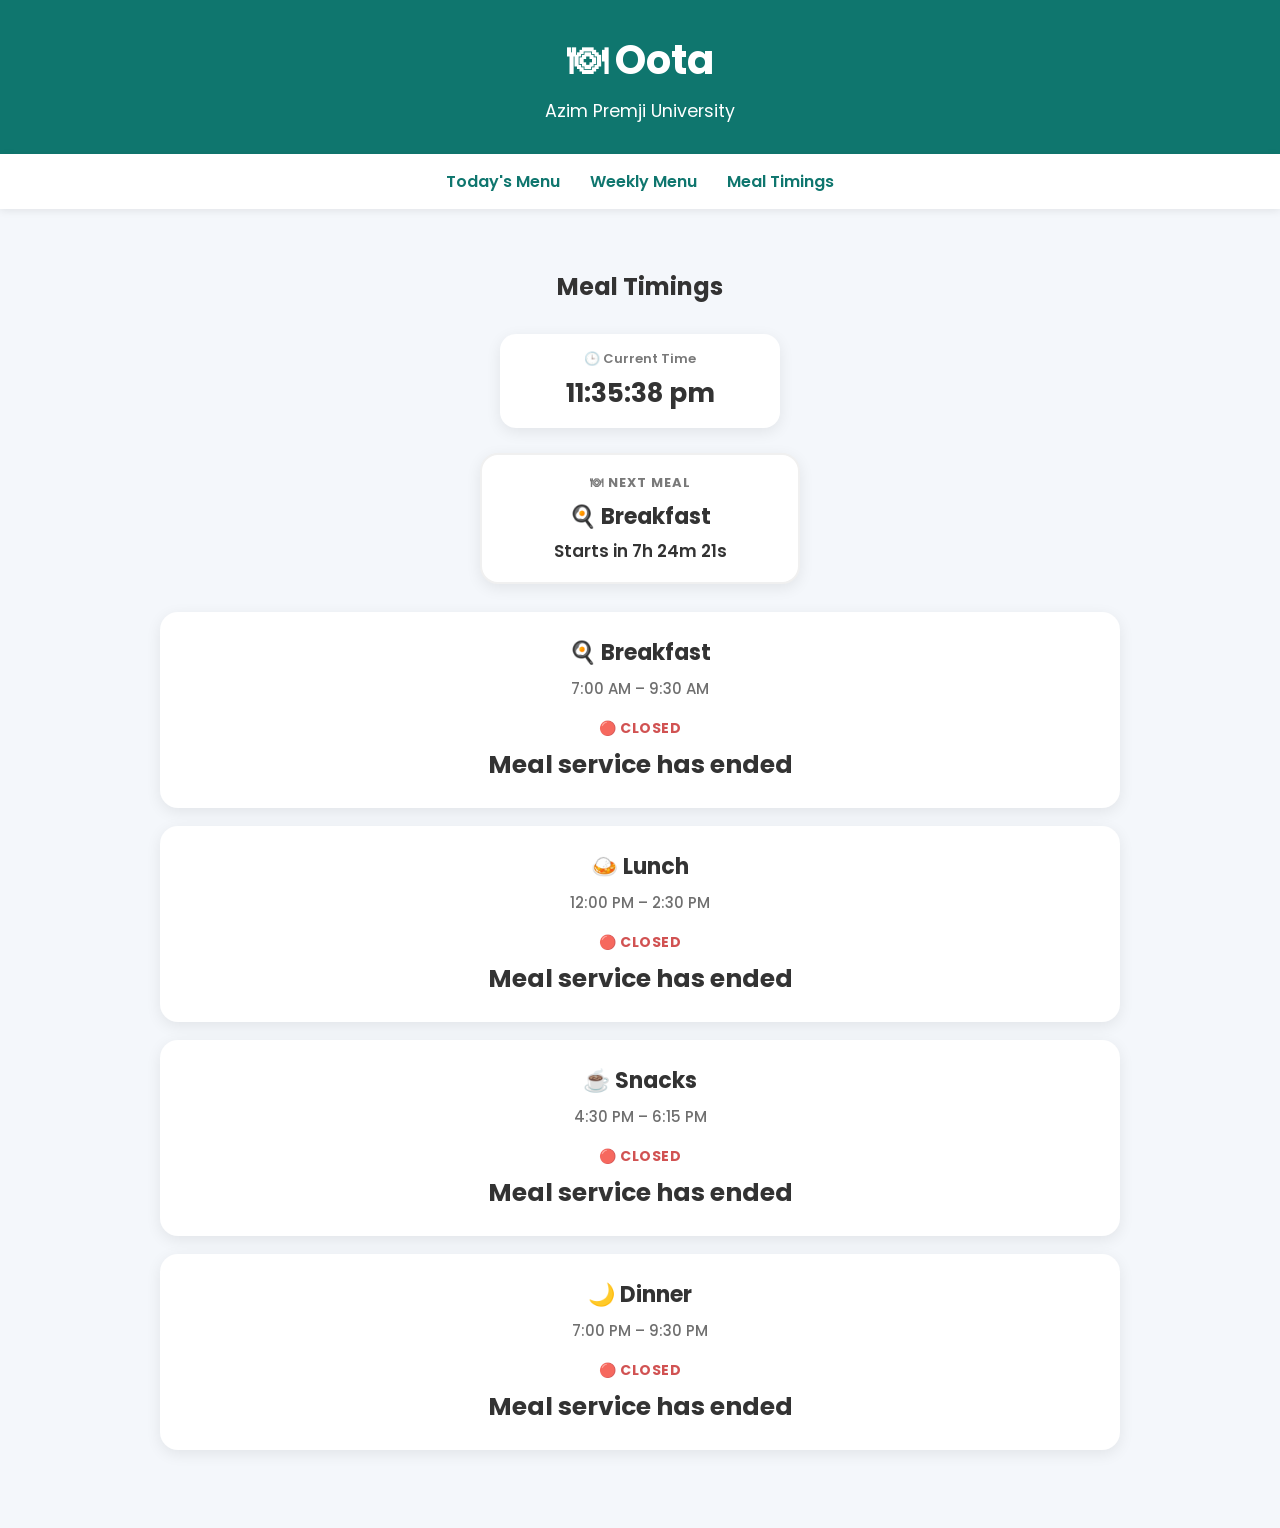
==== timings.html @ e63a4d24 "Add meal timings and live countdown" ====
<!DOCTYPE html>
<html lang="en">
<head>
    <meta charset="UTF-8">
    <meta name="viewport" content="width=device-width, initial-scale=1.0">

    <title>Meal Timings | Oota</title>

    <link rel="stylesheet" href="css/style.css">

    <link href="https://fonts.googleapis.com/css2?family=Poppins:wght@300;400;500;600;700&display=swap" rel="stylesheet">
</head>

<body>

<header>
    <h1>🍽 Oota</h1>
    <p>Azim Premji University</p>
</header>

<nav>
    <a href="index.html">Today's Menu</a>
    <a href="weekly.html">Weekly Menu</a>
    <a href="timings.html">Meal Timings</a>
</nav>

<section class="today">

    <h2>Meal Timings</h2>
<div class="current-time-box">
        <span>🕒 Current Time</span>
        <strong id="currentTime">Loading...</strong>
    </div>
<div class="next-meal-box">
    <span>🍽 NEXT MEAL</span>
    <strong id="nextMealName">Loading...</strong>
    <p id="nextMealCountdown">Calculating...</p>
</div>
    <div class="timing-card" data-start="07:00" data-end="09:30">
        <h3>🍳 Breakfast</h3>
        <p class="meal-time">7:00 AM – 9:30 AM</p>
        <div class="meal-status"></div>
    </div>

    <div class="timing-card" data-start="12:00" data-end="14:30">
        <h3>🍛 Lunch</h3>
        <p class="meal-time">12:00 PM – 2:30 PM</p>
        <div class="meal-status"></div>
    </div>

    <div class="timing-card" data-start="16:30" data-end="18:15">
        <h3>☕ Snacks</h3>
        <p class="meal-time">4:30 PM – 6:15 PM</p>
        <div class="meal-status"></div>
    </div>

    <div class="timing-card" data-start="19:00" data-end="21:30">
        <h3>🌙 Dinner</h3>
        <p class="meal-time">7:00 PM – 9:30 PM</p>
        <div class="meal-status"></div>
    </div>

</section>

<script>
function getTimeToday(timeString) {
    const [hours, minutes] = timeString.split(":").map(Number);

    const time = new Date();
    time.setHours(hours, minutes, 0, 0);

    return time;
}

function formatRemaining(milliseconds) {
    if (milliseconds <= 0) return "0 min";

    const totalSeconds = Math.floor(milliseconds / 1000);
    const hours = Math.floor(totalSeconds / 3600);
    const minutes = Math.floor((totalSeconds % 3600) / 60);
    const seconds = totalSeconds % 60;

    if (hours > 0) {
        return `${hours}h ${minutes}m ${seconds}s`;
    }

    return `${minutes}m ${seconds}s`;
}

function updateMealTimers() {

    const now = new Date();

    document.querySelectorAll(".timing-card").forEach(card => {

        const start = getTimeToday(card.dataset.start);
        const end = getTimeToday(card.dataset.end);

        const status = card.querySelector(".meal-status");

        if (now < start) {

            status.innerHTML = `
                <span class="status pending">⏳ STARTS IN</span>
                <strong>${formatRemaining(start - now)}</strong>
            `;

            card.classList.remove("meal-open");
            card.classList.add("meal-pending", "meal-closed");

        } else if (now >= start && now < end) {

            status.innerHTML = `
                <span class="status open">🟢 OPEN NOW</span>
                <strong>Closes in ${formatRemaining(end - now)}</strong>
            `;

            card.classList.remove("meal-pending", "meal-closed");
            card.classList.add("meal-open");

        } else {

            status.innerHTML = `
                <span class="status closed">🔴 CLOSED</span>
                <strong>Meal service has ended</strong>
            `;

            card.classList.remove("meal-pending", "meal-open");
            card.classList.add("meal-closed");
        }

    });
}

function updateCurrentTime() {
    const now = new Date();

    document.getElementById("currentTime").textContent =
        now.toLocaleTimeString("en-IN", {
            hour: "numeric",
            minute: "2-digit",
            second: "2-digit",
            hour12: true
        });
}

function updateNextMeal() {

    const now = new Date();

    const meals = [
        { name: "🍳 Breakfast", start: getTimeToday("07:00") },
        { name: "🍛 Lunch", start: getTimeToday("12:00") },
        { name: "☕ Snacks", start: getTimeToday("16:30") },
        { name: "🌙 Dinner", start: getTimeToday("19:00") }
    ];

    let nextMeal = meals.find(meal => meal.start > now);

    if (!nextMeal) {
        nextMeal = {
            name: "🍳 Breakfast",
            start: getTimeToday("07:00")
        };

        nextMeal.start.setDate(nextMeal.start.getDate() + 1);
    }

    document.getElementById("nextMealName").textContent =
        nextMeal.name;

    document.getElementById("nextMealCountdown").textContent =
        `Starts in ${formatRemaining(nextMeal.start - now)}`;
}


updateMealTimers();
updateCurrentTime();
updateNextMeal();

setInterval(() => {
    updateMealTimers();
    updateCurrentTime();
    updateNextMeal();
}, 1000);
</script>

</body>
</html>
---- css/style.css ----
*{
    margin:0;
    padding:0;
    box-sizing:border-box;
}

body{
    font-family:'Poppins',sans-serif;
    background:#f4f7fb;
    color:#333;
}

header{
    background:#0f766e;
    color:white;
    text-align:center;
    padding:30px 20px;
}

header h1{
    font-size:2.5rem;
}

header p{
    margin-top:8px;
    font-size:1.1rem;
}

nav{
    background:white;
    display:flex;
    justify-content:center;
    gap:30px;
    padding:15px;
    box-shadow:0 2px 8px rgba(0,0,0,.08);
}

nav a{
    text-decoration:none;
    color:#0f766e;
    font-weight:600;
}

.today{
    max-width:1000px;
    margin:40px auto;
    padding:20px;
}

.today h2{
    text-align:center;
    margin-bottom:30px;
}

.card{
    background:white;
    border-radius:15px;
    padding:20px;
    margin-bottom:20px;
    box-shadow:0 8px 20px rgba(0,0,0,.08);
    transition:.3s;
}

.card:hover{
    transform:translateY(-5px);
}

.card h3{
    color:#0f766e;
    margin-bottom:10px;
}

.card p{
    font-size:1rem;
    line-height:1.6;
}
.card ul {
    margin-top: 10px;
    padding-left: 20px;
}

.card li {
    margin-bottom: 8px;
    line-height: 1.5;
}
#menuMessage {
    color: red;
    text-align: center;
    font-weight: bold;
    margin-bottom: 20px;
}
/* Weekly Menu - Collapsible Days */

.day-card {
    background: white;
    margin: 15px 20px;
    border-radius: 15px;
    overflow: hidden;
    box-shadow: 0 4px 12px rgba(0, 0, 0, 0.08);
}

.day-header {
    width: 100%;
    padding: 18px 20px;
    border: none;
    background: white;
    display: flex;
    justify-content: space-between;
    align-items: center;
    font-size: 20px;
    font-weight: bold;
    cursor: pointer;
    text-align: left;
}

.day-header:hover {
    background: #f5f7f8;
}

.arrow {
    font-size: 16px;
}

.day-content {
    display: none;
    padding: 5px 25px 20px;
}

.day-content.open {
    display: block;
}

.day-content h3 {
    margin-top: 18px;
    margin-bottom: 8px;
}

.day-content ul {
    margin-top: 5px;
    padding-left: 25px;
}
/* Weekly Menu - Attractive Accordion */

.day-card {
    background: white;
    margin: 15px 20px;
    border-radius: 14px;
    overflow: hidden;
    box-shadow: 0 3px 10px rgba(0,0,0,0.08);
}

.day-header {
    width: 100%;
    border: none;
    background: #ffffff;
    padding: 18px 20px;
    font-size: 18px;
    font-weight: bold;
    display: flex;
    justify-content: space-between;
    align-items: center;
    cursor: pointer;
    color: #117c73;
}

.day-header:hover {
    background: #f1f8f7;
}

.arrow {
    font-size: 20px;
}

.day-content {
    display: none;
    padding: 5px 20px 20px;
}

.day-content.open {
    display: block;
}

.day-content h3 {
    color: #117c73;
    margin-top: 15px;
    margin-bottom: 8px;
}

/* ============================= */
/* MOBILE RESPONSIVE DESIGN      */
/* ============================= */

@media (max-width: 600px) {

    body {
        margin: 0;
        font-size: 15px;
    }

    header {
        padding: 25px 15px;
    }

    header h1 {
        font-size: 34px;
        margin-bottom: 8px;
    }

    header p {
        font-size: 16px;
    }

    nav {
        display: flex;
        justify-content: center;
        gap: 18px;
        padding: 14px 8px;
        flex-wrap: wrap;
    }

    nav a {
        font-size: 14px;
    }

    main {
        padding: 20px 12px;
    }

    .today {
        padding: 0;
    }

    .card {
        padding: 18px;
        margin-bottom: 16px;
        border-radius: 16px;
    }

    .card h3 {
        font-size: 19px;
        margin-top: 0;
    }

    /* Weekly menu */

    #weeklyMenu {
        padding: 0;
    }

    .day-card {
        margin-bottom: 12px;
        border-radius: 14px;
        overflow: hidden;
    }

    .day-header {
        width: 100%;
        padding: 16px;
        font-size: 16px;
    }

    .day-content {
        padding: 16px;
    }

    .day-content h3 {
        font-size: 16px;
        margin-top: 12px;
    }

    .day-content ul {
        padding-left: 20px;
    }
}
.food-tag {
    display: inline-block;
    font-size: 10px;
    font-weight: 600;
    padding: 3px 8px;
    border-radius: 12px;
    margin-left: 8px;
    vertical-align: middle;
}

.food-tag.veg {
    background-color: #e6f7e6;
    color: #2e7d32;
}

.food-tag.nonveg {
    background-color: #ffe5e5;
    color: #c62828;
}

/* Keep food name and tag nicely aligned */
.card li,
.day-content li {
    display: flex;
    justify-content: space-between;
    align-items: center;
    gap: 10px;
}
/* =========================
   MEAL TIMINGS PAGE
========================= */

.timing-card {
    background: white;
    border-radius: 18px;
    padding: 22px;
    margin-bottom: 18px;
    box-shadow: 0 4px 15px rgba(0, 0, 0, 0.08);
    text-align: center;
    border: 2px solid transparent;
    transition: 0.3s ease;
}

.timing-card h3 {
    font-size: 22px;
    margin-bottom: 8px;
}

.meal-time {
    font-size: 15px;
    font-weight: 500;
    opacity: 0.7;
    margin-bottom: 18px;
}

.meal-status {
    display: flex;
    flex-direction: column;
    align-items: center;
    gap: 7px;
}

.meal-status .status {
    font-size: 14px;
    font-weight: 700;
    letter-spacing: 0.5px;
}

.meal-status strong {
    font-size: 25px;
}

/* OPEN MEAL */
.timing-card.meal-open {
    border-color: #2e7d32;
    transform: scale(1.02);
}

.status.open {
    color: #2e7d32;
}

/* UPCOMING MEAL */
.status.pending {
    color: #d97706;
}

/* CLOSED MEAL */
.status.closed {
    color: #c62828;
    opacity: 0.8;
}

/* Mobile */
@media (max-width: 600px) {

    .timing-card {
        padding: 18px;
    }

    .timing-card h3 {
        font-size: 20px;
    }

    .meal-status strong {
        font-size: 22px;
    }
}
/* LIVE CURRENT TIME */

.current-time-box {
    background: white;
    border-radius: 16px;
    padding: 15px 20px;
    margin: 15px auto 25px;
    max-width: 280px;
    text-align: center;
    box-shadow: 0 4px 15px rgba(0, 0, 0, 0.08);
}

.current-time-box span {
    display: block;
    font-size: 13px;
    font-weight: 600;
    opacity: 0.65;
    margin-bottom: 5px;
}

.current-time-box strong {
    display: block;
    font-size: 26px;
    font-weight: 700;
}
/* NEXT MEAL BOX */

.next-meal-box {
    background: white;
    border-radius: 18px;
    padding: 18px 20px;
    margin: 0 auto 28px;
    max-width: 320px;
    text-align: center;
    box-shadow: 0 4px 15px rgba(0, 0, 0, 0.08);
    border: 2px solid #f0f0f0;
}

.next-meal-box span {
    display: block;
    font-size: 13px;
    font-weight: 700;
    letter-spacing: 1px;
    opacity: 0.65;
    margin-bottom: 7px;
}

.next-meal-box strong {
    display: block;
    font-size: 22px;
    font-weight: 700;
    margin-bottom: 5px;
}

.next-meal-box p {
    margin: 0;
    font-size: 17px;
    font-weight: 600;
}
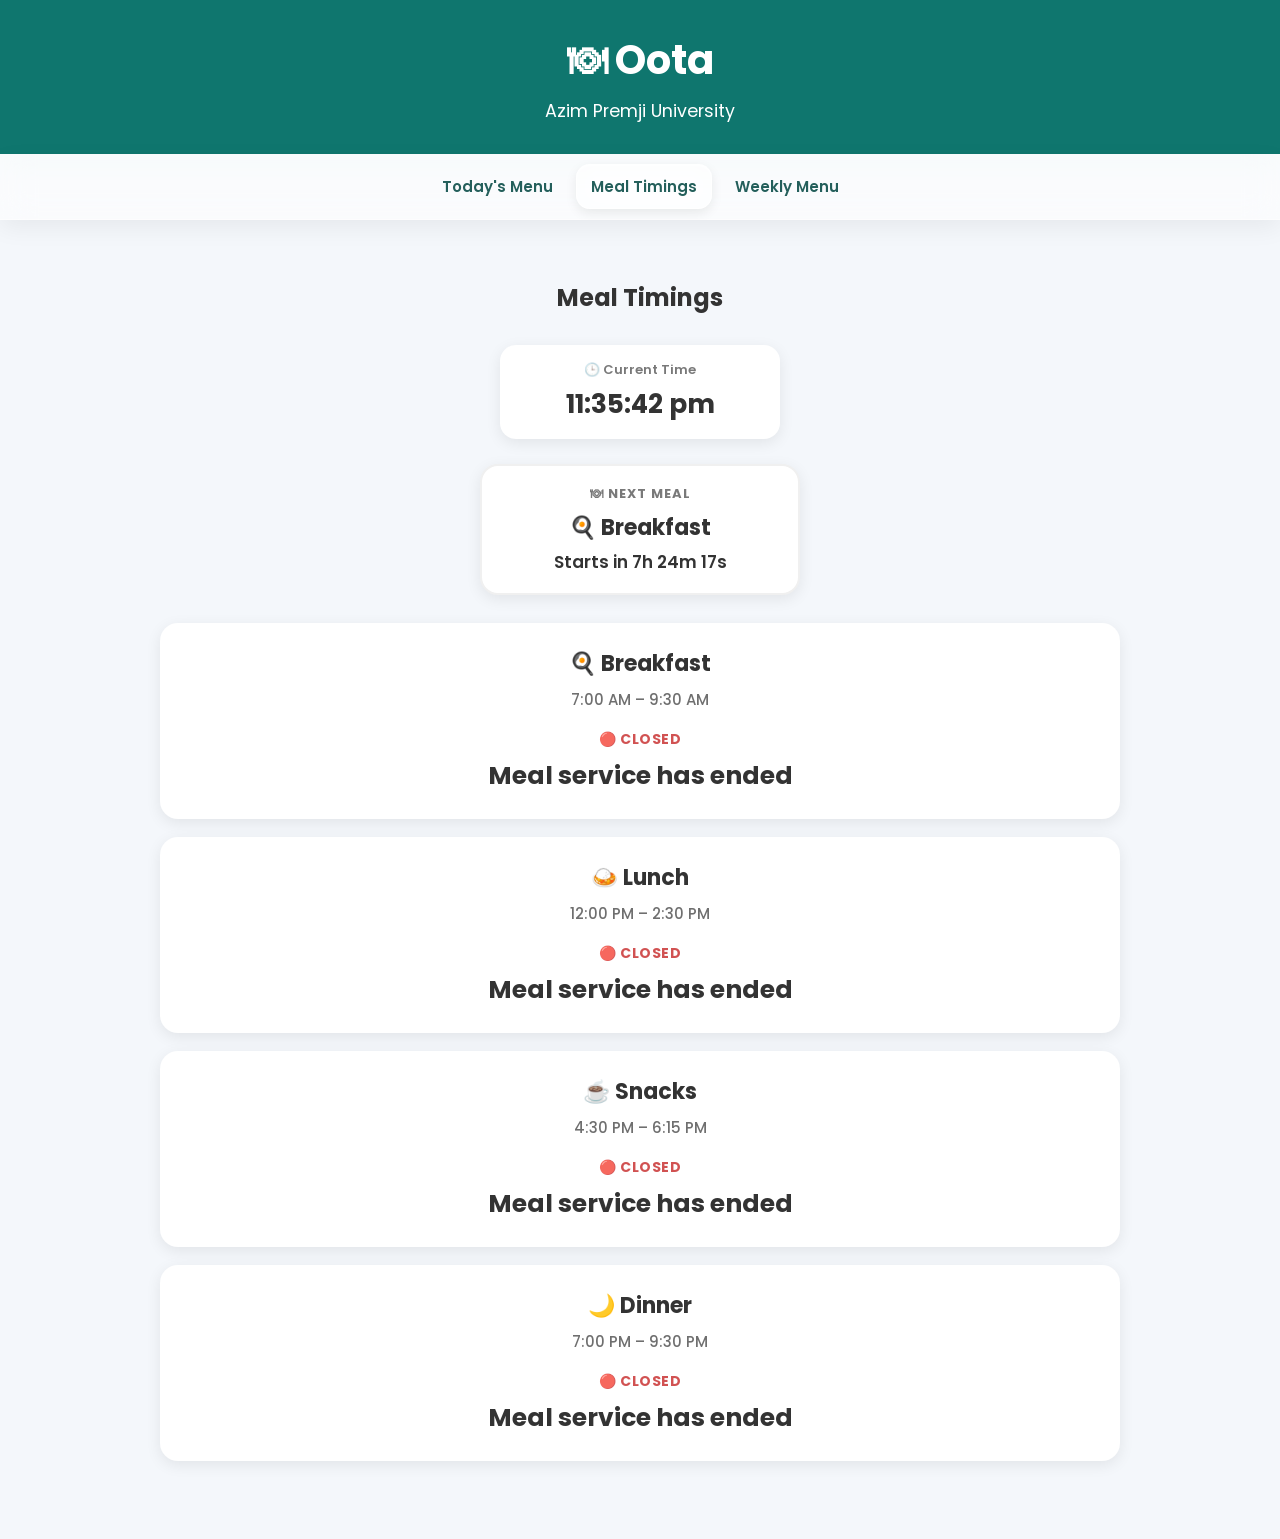
==== commit e61c218c: "Add glass UI and active navigation tabs" ====
--- a/timings.html
+++ b/timings.html
@@ -19,9 +19,13 @@
 </header>
 
 <nav>
-    <a href="index.html">Today's Menu</a>
-    <a href="weekly.html">Weekly Menu</a>
-    <a href="timings.html">Meal Timings</a>
+
+<a href="index.html">Today's Menu</a>
+
+<a href="timings.html" class="active">Meal Timings</a>
+
+<a href="weekly.html">Weekly Menu</a>
+
 </nav>
 
 <section class="today">
--- a/css/style.css
+++ b/css/style.css
@@ -26,21 +26,82 @@
     font-size:1.1rem;
 }
 
-nav{
-    background:white;
-    display:flex;
-    justify-content:center;
-    gap:30px;
-    padding:15px;
-    box-shadow:0 2px 8px rgba(0,0,0,.08);
-}
-
-nav a{
-    text-decoration:none;
-    color:#0f766e;
-    font-weight:600;
-}
-
+/* =========================
+   GLASS NAVIGATION
+========================= */
+
+nav {
+    position: sticky;
+    top: 0;
+    z-index: 100;
+
+    display: flex;
+    justify-content: center;
+    align-items: center;
+    gap: 8px;
+
+    padding: 10px 12px;
+
+    background: rgba(255, 255, 255, 0.55);
+    backdrop-filter: blur(16px);
+    -webkit-backdrop-filter: blur(16px);
+
+    border-bottom: 1px solid rgba(255, 255, 255, 0.45);
+
+    box-shadow: 0 8px 25px rgba(0, 0, 0, 0.06);
+}
+
+nav a {
+    text-decoration: none;
+    color: #245f5b;
+    font-weight: 600;
+    font-size: 15px;
+
+    padding: 10px 14px;
+    border-radius: 14px;
+
+    transition: 
+        background 0.25s ease,
+        transform 0.25s ease;
+}
+
+nav a:hover {
+    background: rgba(255, 255, 255, 0.55);
+    transform: translateY(-1px);
+}
+
+nav a:active {
+    transform: scale(0.97);
+}
+
+@media (max-width: 600px) {
+
+    nav {
+        justify-content: space-around;
+        gap: 2px;
+        padding: 8px 5px;
+    }
+
+    nav a {
+        font-size: 13px;
+        padding: 9px 8px;
+        white-space: nowrap;
+    }
+}
+/* =========================
+   SUBTLE GLASS CARDS
+========================= */
+
+.card,
+.food-vibe-box,
+.notification-card,
+.home-status {
+    background: rgba(255, 255, 255, 0.72);
+    backdrop-filter: blur(12px);
+    -webkit-backdrop-filter: blur(12px);
+
+    border: 1px solid rgba(255, 255, 255, 0.55);
+}
 .today{
     max-width:1000px;
     margin:40px auto;
@@ -438,4 +499,495 @@
     margin: 0;
     font-size: 17px;
     font-weight: 600;
+}
+/* TODAY'S MENU DATE */
+
+.today-date {
+    text-align: center;
+    font-size: 15px;
+    font-weight: 500;
+    opacity: 0.7;
+    margin-top: -8px;
+    margin-bottom: 18px;
+}
+
+
+/* LIVE MEAL STATUS */
+
+.home-status {
+    background: white;
+    border-radius: 18px;
+    padding: 16px 20px;
+    margin: 0 auto 25px;
+    max-width: 380px;
+    text-align: center;
+    box-shadow: 0 4px 15px rgba(0, 0, 0, 0.08);
+    border: 2px solid #f0f0f0;
+}
+
+.home-status span {
+    display: block;
+    font-size: 14px;
+    font-weight: 700;
+    margin-bottom: 6px;
+}
+
+.home-status strong {
+    display: block;
+    font-size: 22px;
+}
+/* CURRENTLY ACTIVE MEAL */
+
+.card.active-meal {
+    border: 2px solid #2e7d32;
+    transform: scale(1.02);
+    box-shadow: 0 8px 25px rgba(46, 125, 50, 0.18);
+    position: relative;
+}
+
+.card.active-meal::before {
+    content: "🟢 CURRENTLY SERVING";
+    display: block;
+    font-size: 12px;
+    font-weight: 700;
+    margin-bottom: 10px;
+    color: #2e7d32;
+    letter-spacing: 0.5px;
+}
+/* FOOD VIBE */
+
+.food-vibe-box {
+    background: white;
+    border-radius: 20px;
+    padding: 20px;
+    margin: 0 auto 28px;
+    max-width: 380px;
+    text-align: center;
+    box-shadow: 0 4px 15px rgba(0, 0, 0, 0.08);
+}
+
+.dominant-vibe {
+    font-size: 55px;
+    line-height: 1;
+    margin-bottom: 8px;
+    animation: vibePulse 2s infinite;
+}
+
+.vibe-title {
+    font-size: 13px;
+    font-weight: 700;
+    letter-spacing: 1px;
+    opacity: 0.65;
+    margin-bottom: 14px;
+}
+
+.vibe-emojis {
+    display: flex;
+    justify-content: center;
+    gap: 10px;
+}
+
+.vibe-emojis button {
+    background: none;
+    border: none;
+    font-size: 28px;
+    cursor: pointer;
+    transition: transform 0.2s ease;
+    padding: 4px;
+}
+
+.vibe-emojis button:hover {
+    transform: scale(1.25);
+}
+
+@keyframes vibePulse {
+    0%, 100% {
+        transform: scale(1);
+    }
+
+    50% {
+        transform: scale(1.08);
+    }
+}
+
+@media (max-width: 600px) {
+
+    .dominant-vibe {
+        font-size: 48px;
+    }
+
+    .vibe-emojis button {
+        font-size: 25px;
+    }
+}
+.vibe-emojis button.selected-vibe {
+    transform: scale(1.3);
+    background: #f5f5f5;
+    border-radius: 50%;
+}
+/* =========================
+   FOOD VIBE - NEW DESIGN
+========================= */
+
+.food-vibe-box {
+    background: white;
+    border-radius: 24px;
+    padding: 22px 20px 18px;
+    margin: 0 auto 30px;
+    max-width: 380px;
+    text-align: center;
+    box-shadow: 0 8px 25px rgba(0, 0, 0, 0.08);
+    border: 1px solid rgba(0, 0, 0, 0.05);
+}
+
+.vibe-heading {
+    font-size: 13px;
+    font-weight: 700;
+    letter-spacing: 1.5px;
+    opacity: 0.65;
+    margin-bottom: 14px;
+}
+
+.dominant-vibe-wrapper {
+    display: flex;
+    justify-content: center;
+    margin-bottom: 10px;
+}
+
+.dominant-vibe {
+    width: 92px;
+    height: 92px;
+    display: flex;
+    align-items: center;
+    justify-content: center;
+    font-size: 58px;
+    border-radius: 50%;
+    background: #f8f8f8;
+    box-shadow: 0 6px 20px rgba(0, 0, 0, 0.10);
+    animation: vibeFloat 3s ease-in-out infinite;
+}
+
+.vibe-message {
+    font-size: 17px;
+    font-weight: 600;
+    margin-bottom: 18px;
+}
+
+.vibe-emojis {
+    display: flex;
+    justify-content: center;
+    gap: 8px;
+    margin-bottom: 14px;
+}
+
+.vibe-emojis button {
+    width: 48px;
+    height: 48px;
+    border: none;
+    border-radius: 50%;
+    background: #f7f7f7;
+    font-size: 26px;
+    cursor: pointer;
+    transition: transform 0.2s ease, box-shadow 0.2s ease;
+    display: flex;
+    align-items: center;
+    justify-content: center;
+}
+
+.vibe-emojis button:hover {
+    transform: translateY(-4px) scale(1.08);
+    box-shadow: 0 5px 12px rgba(0, 0, 0, 0.12);
+}
+
+.vibe-emojis button.selected-vibe {
+    transform: scale(1.15);
+    box-shadow: 0 0 0 3px rgba(0, 0, 0, 0.12);
+}
+
+.vibe-emojis button:disabled {
+    cursor: default;
+    opacity: 0.55;
+}
+
+.vibe-hint {
+    font-size: 12px;
+    opacity: 0.6;
+    margin-top: 4px;
+}
+
+@keyframes vibeFloat {
+    0%, 100% {
+        transform: translateY(0);
+    }
+
+    50% {
+        transform: translateY(-5px);
+    }
+}
+
+@media (max-width: 480px) {
+
+    .vibe-emojis {
+        gap: 6px;
+    }
+
+    .vibe-emojis button {
+        width: 44px;
+        height: 44px;
+        font-size: 24px;
+    }
+}
+/* =========================
+   CIRCULAR MEAL TIMER
+========================= */
+
+.meal-progress-container {
+    width: 100%;
+    box-sizing: border-box;
+    display: flex;
+    flex-direction: column;
+    align-items: center;
+    margin: 5px auto 28px;
+}
+
+.meal-timer-circle {
+    width: 170px;
+    height: 170px;
+    position: relative;
+    flex-shrink: 0;
+}
+
+.timer-svg {
+    width: 100%;
+    height: 100%;
+    display: block;
+    transform: rotate(-90deg);
+}
+
+/* Important: never fill SVG circles */
+.timer-svg circle {
+    fill: transparent !important;
+}
+
+.timer-bg {
+    stroke: #e9e9e9;
+    stroke-width: 8;
+}
+
+.timer-progress {
+    stroke: #2e7d32;
+    stroke-width: 8;
+    stroke-linecap: round;
+
+    stroke-dasharray: 326.73;
+    stroke-dashoffset: 0;
+
+    transition: stroke-dashoffset 1s linear;
+}
+
+.timer-content {
+    position: absolute;
+    top: 0;
+    left: 0;
+    width: 100%;
+    height: 100%;
+
+    display: flex;
+    flex-direction: column;
+    align-items: center;
+    justify-content: center;
+
+    text-align: center;
+}
+
+.timer-emoji {
+    font-size: 34px;
+    margin-bottom: 2px;
+}
+
+.timer-countdown {
+    font-size: 22px;
+    font-weight: 700;
+    line-height: 1.2;
+}
+
+.timer-small-text {
+    font-size: 10px;
+    font-weight: 600;
+    letter-spacing: 1.5px;
+    opacity: 0.55;
+    margin-top: 3px;
+}
+
+/* =========================
+   MEAL TIMER REACTIONS
+========================= */
+
+.meal-timer-message {
+    text-align: center;
+    margin-top: 12px;
+}
+
+.timer-reaction {
+    font-size: 28px;
+    margin-bottom: 2px;
+    animation: reactionBounce 2s ease-in-out infinite;
+}
+
+.timer-message-title {
+    font-size: 17px;
+    font-weight: 700;
+    margin-bottom: 3px;
+}
+
+.meal-progress-label {
+    margin-top: 0;
+    font-size: 12px;
+    font-weight: 600;
+    opacity: 0.6;
+}
+
+@keyframes reactionBounce {
+    0%, 100% {
+        transform: translateY(0) scale(1);
+    }
+
+    50% {
+        transform: translateY(-4px) scale(1.08);
+    }
+}
+
+/* =========================
+   MOBILE TIMER
+========================= */
+
+@media (max-width: 600px) {
+
+    .meal-timer-circle {
+        width: 160px;
+        height: 160px;
+    }
+
+    .timer-svg {
+        width: 100%;
+        height: 100%;
+    }
+
+    .timer-emoji {
+        font-size: 32px;
+    }
+
+    .timer-countdown {
+        font-size: 20px;
+    }
+}
+
+/* =========================
+   NOTIFICATION CARD FIX
+========================= */
+
+.notification-card {
+    width: calc(100% - 32px);
+    max-width: 380px;
+    box-sizing: border-box;
+    margin: 18px auto 22px;
+    padding: 14px 16px;
+    display: flex !important;
+    align-items: center;
+    gap: 12px;
+    background: #ffffff;
+    border-radius: 18px;
+    box-shadow: 0 6px 20px rgba(0, 0, 0, 0.07);
+}
+
+.notification-icon {
+    width: 42px;
+    height: 42px;
+    min-width: 42px;
+    display: flex;
+    align-items: center;
+    justify-content: center;
+}
+
+.notification-text {
+    flex: 1;
+    min-width: 0;
+}
+
+.notification-text strong,
+.notification-text span {
+    display: block;
+}
+
+.notification-toggle {
+    flex-shrink: 0;
+}
+/* =========================
+   COLLAPSIBLE MEAL CARDS
+========================= */
+
+.meal-card {
+    cursor: pointer;
+}
+
+.meal-card-header {
+    display: flex;
+    align-items: center;
+    justify-content: space-between;
+}
+
+.meal-card-header h3 {
+    margin: 0;
+}
+
+.meal-arrow {
+    font-size: 24px;
+    transition: transform 0.3s ease;
+}
+
+/* Hidden by default */
+.meal-card-content {
+    max-height: 0;
+    overflow: hidden;
+    opacity: 0;
+    transition:
+        max-height 0.35s ease,
+        opacity 0.25s ease,
+        margin 0.3s ease;
+}
+
+/* Open state */
+.meal-card.open .meal-card-content {
+    max-height: 300px;
+    opacity: 1;
+    margin-top: 12px;
+}
+
+/* Rotate arrow */
+.meal-card.open .meal-arrow {
+    transform: rotate(180deg);
+}
+/* =========================
+   ACTIVE GLASS NAV TAB
+========================= */
+
+nav a {
+    position: relative;
+    border: 1px solid transparent;
+    transition: all 0.3s ease;
+}
+
+/* Selected / current page */
+nav a.active {
+    background: rgba(255, 255, 255, 0.45);
+    backdrop-filter: blur(15px);
+    -webkit-backdrop-filter: blur(15px);
+
+    border: 1px solid rgba(255, 255, 255, 0.65);
+
+    box-shadow:
+        0 4px 12px rgba(0, 0, 0, 0.08),
+        inset 0 1px 1px rgba(255, 255, 255, 0.7);
+
+    border-radius: 14px;
 }
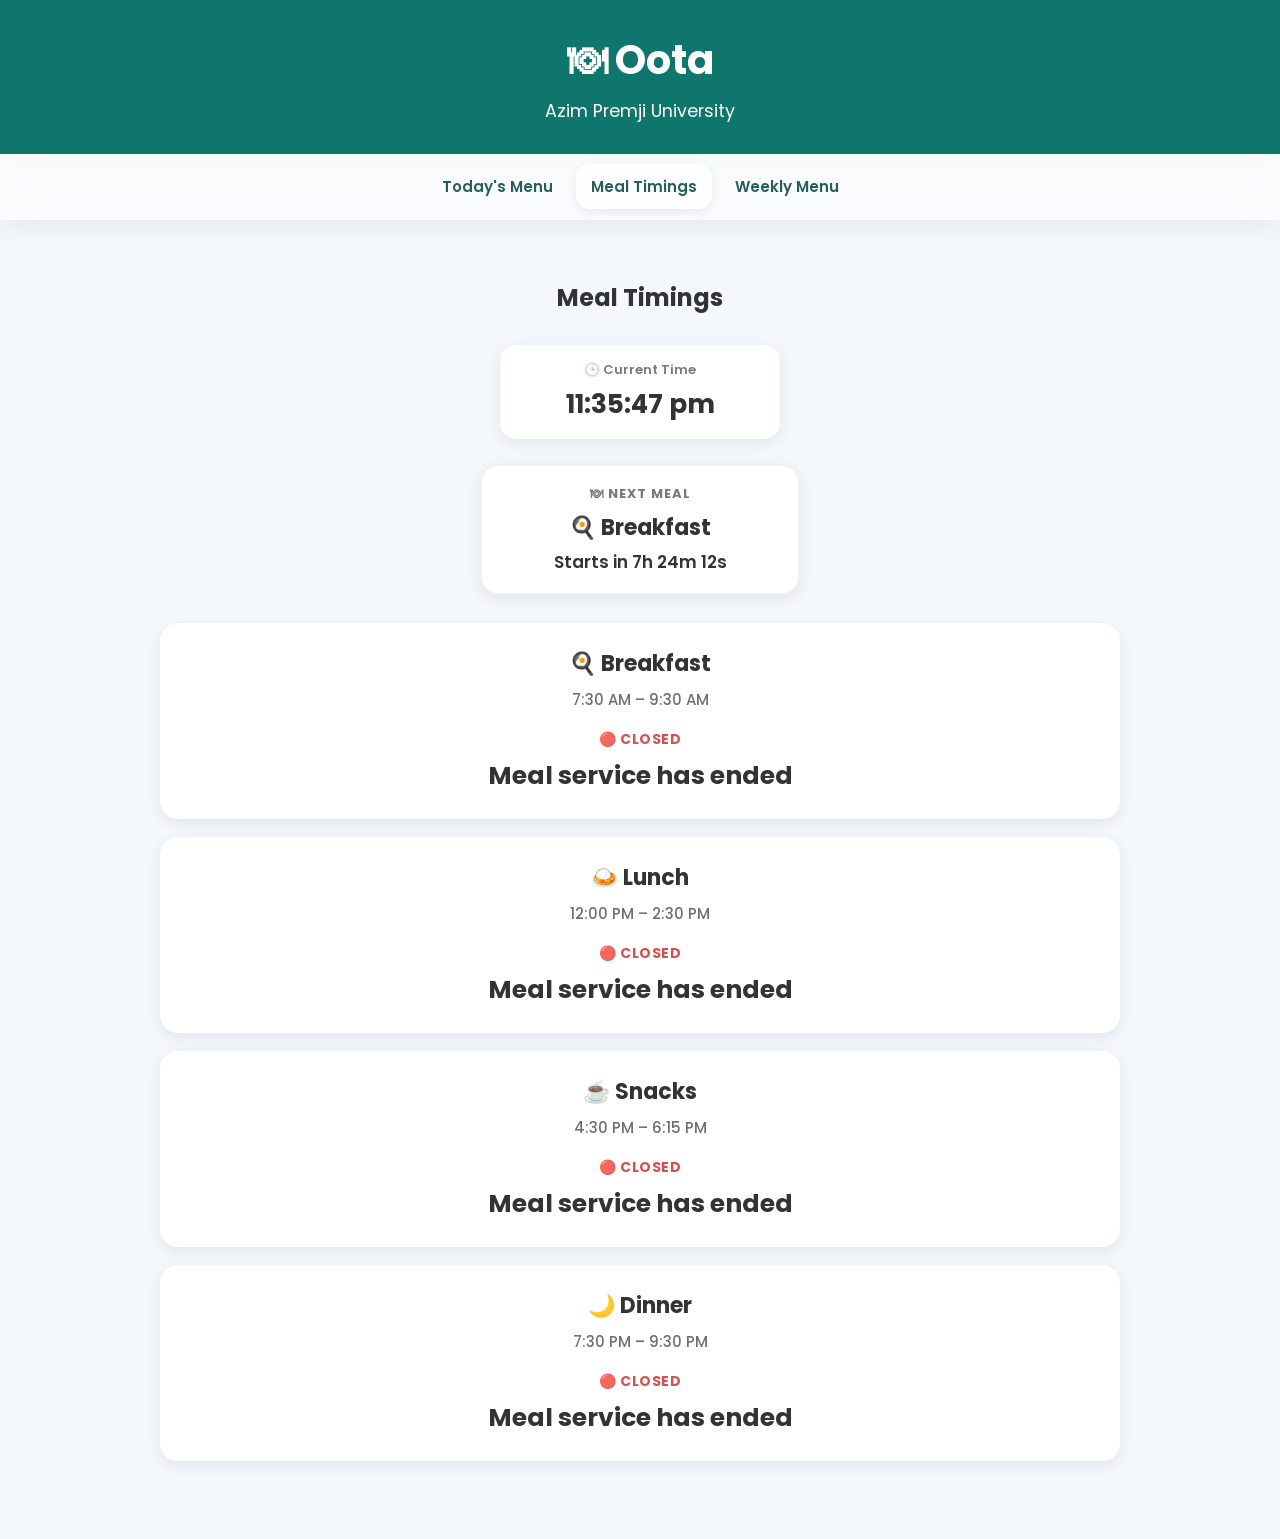
==== commit 325f01f3: "Update breakfast and dinner timings" ====
--- a/timings.html
+++ b/timings.html
@@ -42,7 +42,7 @@
 </div>
     <div class="timing-card" data-start="07:00" data-end="09:30">
         <h3>🍳 Breakfast</h3>
-        <p class="meal-time">7:00 AM – 9:30 AM</p>
+        <p class="meal-time">7:30 AM – 9:30 AM</p>
         <div class="meal-status"></div>
     </div>
 
@@ -60,7 +60,7 @@
 
     <div class="timing-card" data-start="19:00" data-end="21:30">
         <h3>🌙 Dinner</h3>
-        <p class="meal-time">7:00 PM – 9:30 PM</p>
+        <p class="meal-time">7:30 PM – 9:30 PM</p>
         <div class="meal-status"></div>
     </div>
 
--- a/css/style.css
+++ b/css/style.css
@@ -990,4 +990,158 @@
         inset 0 1px 1px rgba(255, 255, 255, 0.7);
 
     border-radius: 14px;
+}
+/* =========================
+   MOBILE BOTTOM SPACING FIX
+========================= */
+
+@media (max-width: 600px) {
+
+    .today {
+        padding-bottom: 100px;
+    }
+
+    .meal-card:last-child {
+        margin-bottom: 30px;
+    }
+
+}
+/* =========================
+   INSTALL OOTA BUTTON
+========================= */
+
+.install-button {
+    display: block;
+    width: calc(100% - 32px);
+    max-width: 380px;
+    margin: 0 auto 22px;
+    padding: 14px 20px;
+
+    border: 1px solid rgba(255, 255, 255, 0.45);
+    border-radius: 18px;
+
+    background: rgba(255, 255, 255, 0.35);
+    backdrop-filter: blur(12px);
+    -webkit-backdrop-filter: blur(12px);
+
+    box-shadow: 0 8px 25px rgba(0, 0, 0, 0.08);
+
+    font-family: inherit;
+    font-size: 15px;
+    font-weight: 600;
+
+    cursor: pointer;
+}
+/* =========================
+   iOS INSTALL POPUP
+========================= */
+
+.ios-install-popup {
+    position: fixed;
+    inset: 0;
+    z-index: 9999;
+
+    display: flex;
+    align-items: center;
+    justify-content: center;
+
+    padding: 20px;
+
+    background: rgba(0, 0, 0, 0.45);
+    backdrop-filter: blur(8px);
+    -webkit-backdrop-filter: blur(8px);
+}
+
+.ios-install-box {
+    position: relative;
+
+    width: 100%;
+    max-width: 380px;
+
+    padding: 28px 22px;
+
+    border-radius: 26px;
+
+    background: rgba(255, 255, 255, 0.92);
+
+    text-align: center;
+
+    box-shadow: 0 20px 50px rgba(0, 0, 0, 0.2);
+}
+
+.ios-install-icon {
+    font-size: 48px;
+    margin-bottom: 8px;
+}
+
+.ios-install-box h3 {
+    margin: 5px 0 10px;
+}
+
+.ios-install-box p {
+    opacity: 0.7;
+    margin-bottom: 18px;
+}
+
+.ios-step {
+    display: flex;
+    align-items: flex-start;
+    gap: 10px;
+
+    text-align: left;
+
+    padding: 12px;
+    margin-bottom: 8px;
+
+    border-radius: 14px;
+
+    background: #f5f5f5;
+
+    font-size: 14px;
+}
+
+.ios-step span {
+    min-width: 26px;
+    height: 26px;
+
+    display: flex;
+    align-items: center;
+    justify-content: center;
+
+    border-radius: 50%;
+
+    background: #2e7d32;
+    color: white;
+
+    font-weight: 700;
+}
+
+.ios-got-it {
+    width: 100%;
+
+    margin-top: 12px;
+    padding: 13px;
+
+    border: none;
+    border-radius: 14px;
+
+    background: #2e7d32;
+    color: white;
+
+    font-family: inherit;
+    font-weight: 600;
+    font-size: 15px;
+}
+
+.ios-close-button {
+    position: absolute;
+
+    top: 10px;
+    right: 14px;
+
+    border: none;
+    background: transparent;
+
+    font-size: 28px;
+    cursor: pointer;
 }
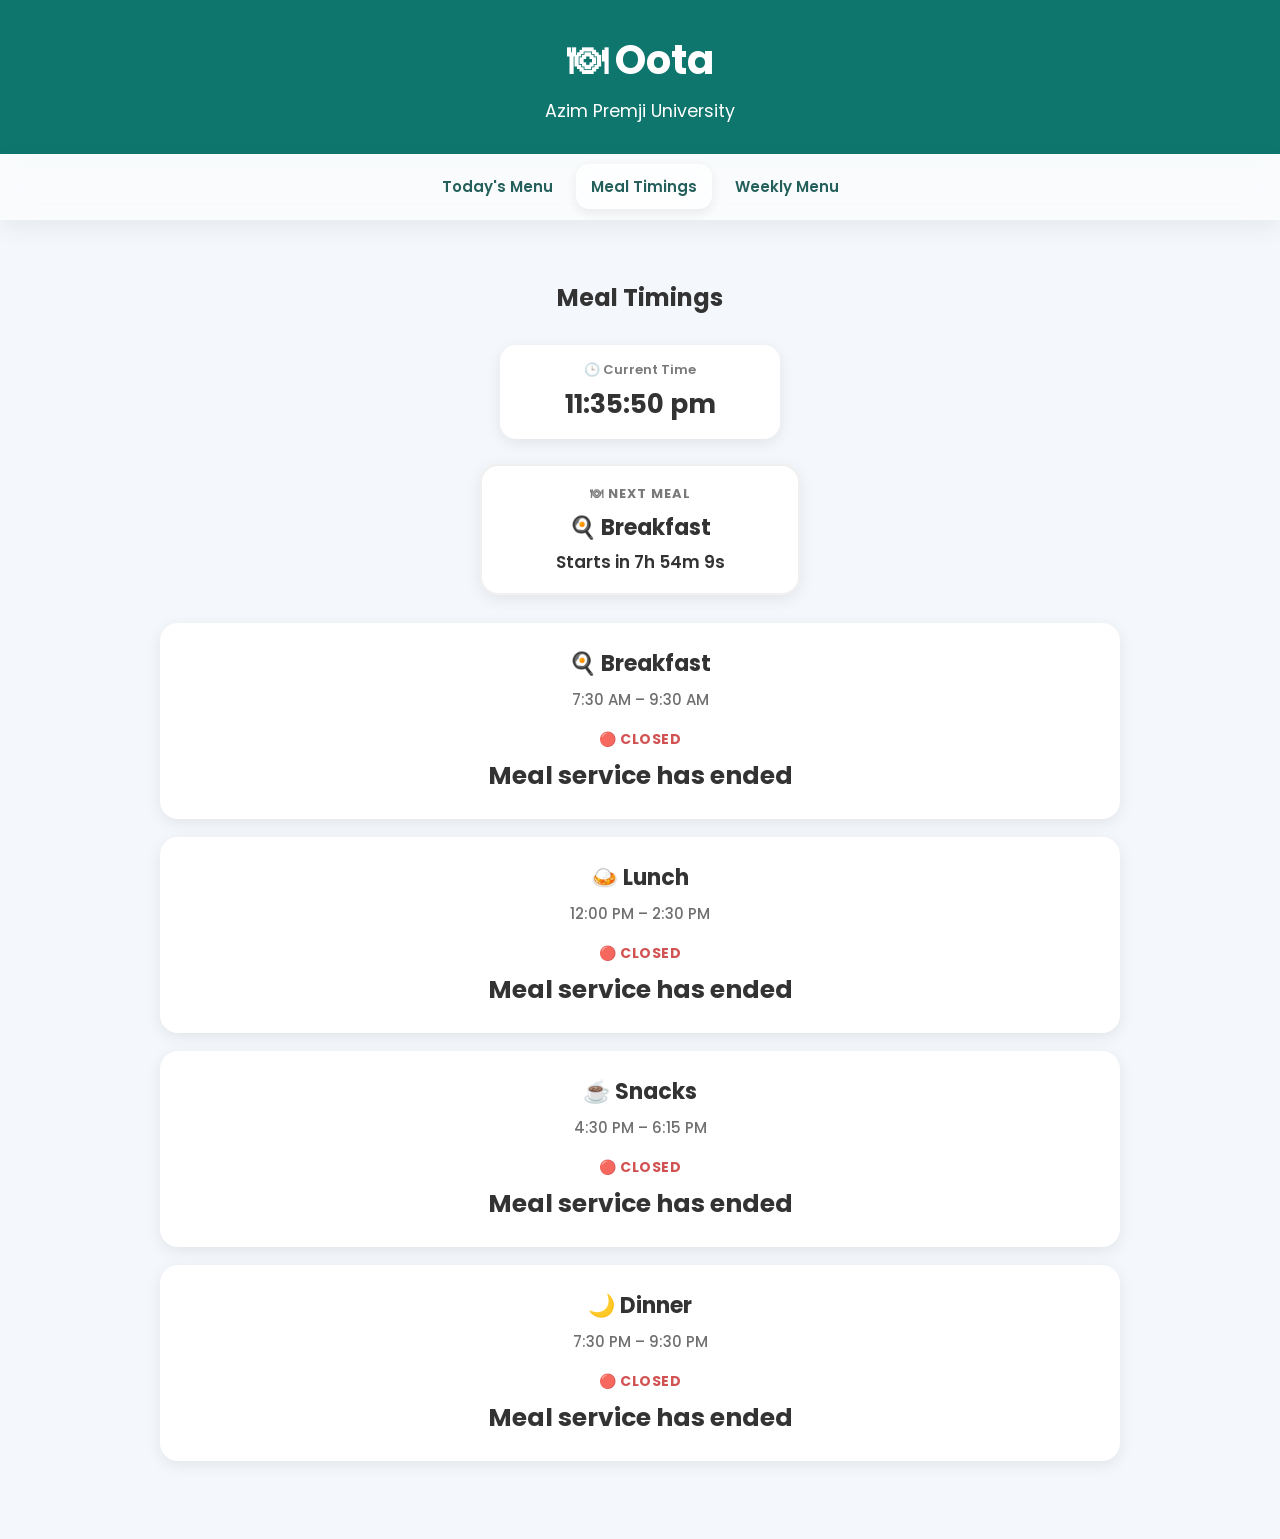
==== commit 44bee4d0: "Correct breakfast and dinner timings" ====
--- a/timings.html
+++ b/timings.html
@@ -40,7 +40,7 @@
     <strong id="nextMealName">Loading...</strong>
     <p id="nextMealCountdown">Calculating...</p>
 </div>
-    <div class="timing-card" data-start="07:00" data-end="09:30">
+    <div class="timing-card" data-start="07:30" data-end="09:30">
         <h3>🍳 Breakfast</h3>
         <p class="meal-time">7:30 AM – 9:30 AM</p>
         <div class="meal-status"></div>
@@ -58,7 +58,7 @@
         <div class="meal-status"></div>
     </div>
 
-    <div class="timing-card" data-start="19:00" data-end="21:30">
+    <div class="timing-card" data-start="19:30" data-end="21:30">
         <h3>🌙 Dinner</h3>
         <p class="meal-time">7:30 PM – 9:30 PM</p>
         <div class="meal-status"></div>
@@ -153,10 +153,10 @@
     const now = new Date();
 
     const meals = [
-        { name: "🍳 Breakfast", start: getTimeToday("07:00") },
+        { name: "🍳 Breakfast", start: getTimeToday("07:30") },
         { name: "🍛 Lunch", start: getTimeToday("12:00") },
         { name: "☕ Snacks", start: getTimeToday("16:30") },
-        { name: "🌙 Dinner", start: getTimeToday("19:00") }
+        { name: "🌙 Dinner", start: getTimeToday("19:30") }
     ];
 
     let nextMeal = meals.find(meal => meal.start > now);
@@ -164,7 +164,7 @@
     if (!nextMeal) {
         nextMeal = {
             name: "🍳 Breakfast",
-            start: getTimeToday("07:00")
+            start: getTimeToday("07:30")
         };
 
         nextMeal.start.setDate(nextMeal.start.getDate() + 1);
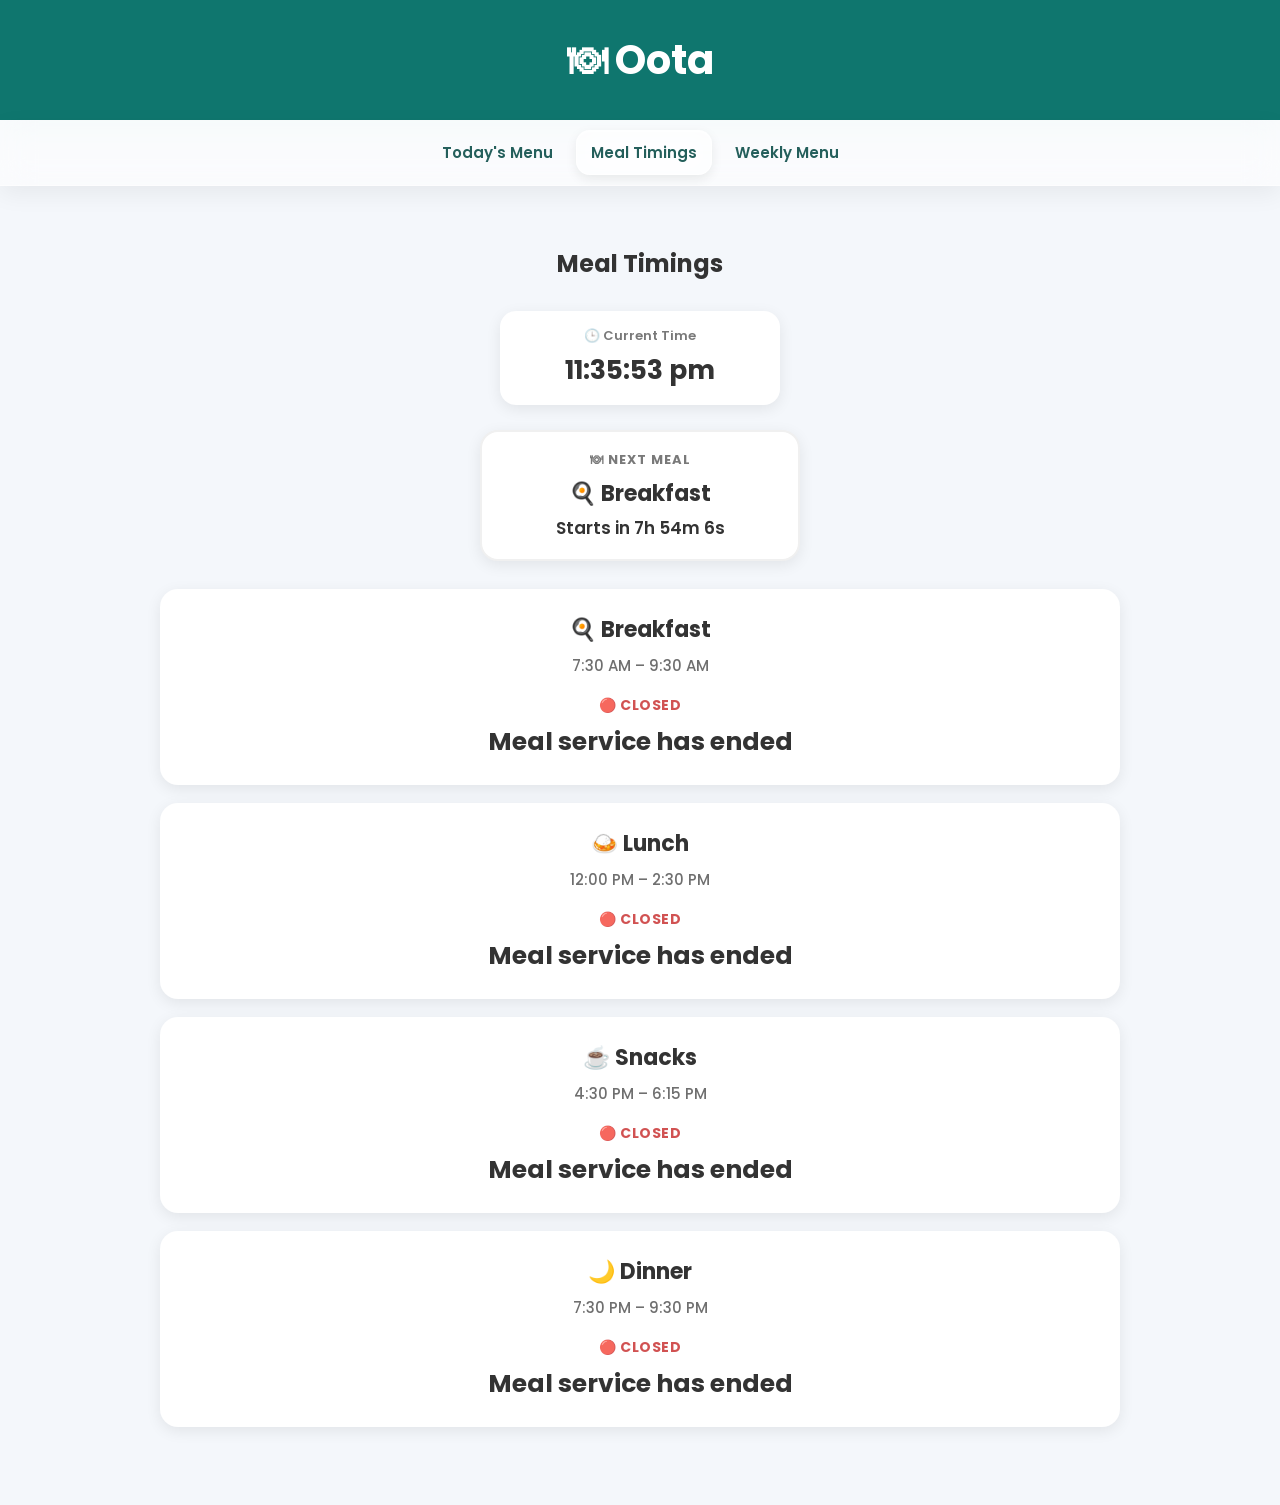
==== commit adf17584: "Remove university name from meal timings header" ====
--- a/timings.html
+++ b/timings.html
@@ -15,7 +15,6 @@
 
 <header>
     <h1>🍽 Oota</h1>
-    <p>Azim Premji University</p>
 </header>
 
 <nav>
--- a/css/style.css
+++ b/css/style.css
@@ -941,8 +941,24 @@
 }
 
 .meal-arrow {
-    font-size: 24px;
-    transition: transform 0.3s ease;
+    width: 36px;
+    height: 36px;
+
+    display: flex;
+    align-items: center;
+    justify-content: center;
+
+    font-size: 14px;
+    border-radius: 50%;
+
+    background: rgba(255, 255, 255, 0.45);
+    border: 1px solid rgba(255, 255, 255, 0.7);
+
+    box-shadow:
+        0 4px 12px rgba(0, 0, 0, 0.08);
+
+    transition: transform 0.35s ease;
+    flex-shrink: 0;
 }
 
 /* Hidden by default */
@@ -958,7 +974,7 @@
 
 /* Open state */
 .meal-card.open .meal-card-content {
-    max-height: 300px;
+    max-height: 2000px;
     opacity: 1;
     margin-top: 12px;
 }
@@ -966,8 +982,10 @@
 /* Rotate arrow */
 .meal-card.open .meal-arrow {
     transform: rotate(180deg);
-}
-/* =========================
+    background: rgba(255, 255, 255, 0.75);
+    box-shadow:
+        0 6px 16px rgba(0, 0, 0, 0.12);
+}/* =========================
    ACTIVE GLASS NAV TAB
 ========================= */
 
@@ -1144,4 +1162,64 @@
 
     font-size: 28px;
     cursor: pointer;
-}+}
+/* =========================
+   ELECTION POPUP
+========================= */
+
+.election-popup {
+    position: fixed;
+    inset: 0;
+
+    display: flex;
+    justify-content: center;
+    align-items: center;
+
+    background: rgba(0, 0, 0, 0.75);
+
+    z-index: 9999;
+
+    padding: 20px;
+}
+
+.election-popup-content {
+    position: relative;
+
+    max-width: 500px;
+    width: 100%;
+
+    max-height: 90vh;
+}
+
+.election-popup-content img {
+    width: 100%;
+    max-height: 90vh;
+
+    object-fit: contain;
+
+    display: block;
+
+    border-radius: 12px;
+}
+
+.close-election-popup {
+    position: absolute;
+
+    top: -12px;
+    right: -12px;
+
+    width: 42px;
+    height: 42px;
+
+    border: none;
+    border-radius: 50%;
+
+    background: white;
+
+    font-size: 30px;
+    font-weight: bold;
+
+    cursor: pointer;
+
+    z-index: 2;
+}
